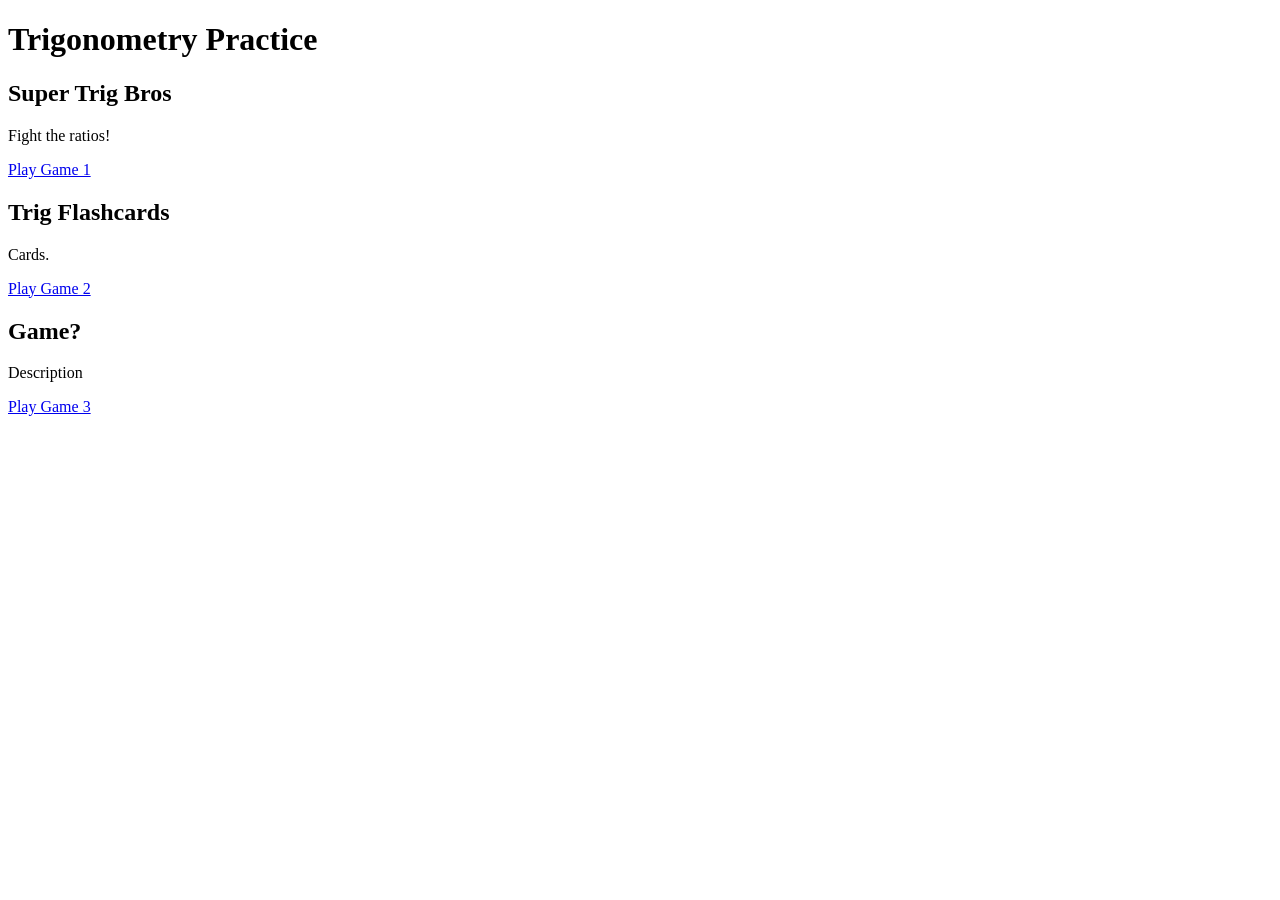
==== index.html @ c48e9b9e "Create index.html" ====
<!DOCTYPE html>
<html lang="en">
<head>
    <meta charset="UTF-8">
    <meta name="viewport" content="width=device-width, initial-scale=1.0">
    <title>Trigonometry Practice on Mathspace</title>
    <link rel="stylesheet" href="css/style.css">
</head>
<body>
    <div class="container">
        <h1>Trigonometry Practice</h1>
        <div class="games-grid">
            <div class="game-card">
                <h2>Super Trig Bros</h2>
                <p>Fight the ratios!</p>
                <a href="games/game1.html" class="play-btn">Play Game 1</a>
            </div>
            <div class="game-card">
                <h2>Trig Flashcards</h2>
                <p>Cards.</p>
                <a href="games/game2.html" class="play-btn">Play Game 2</a>
            </div>
            <div class="game-card">
                <h2>Game?</h2>
                <p>Description</p>
                <a href="games/game3.html" class="play-btn">Play Game 3</a>
            </div>
        </div>
    </div>
</body>
</html>
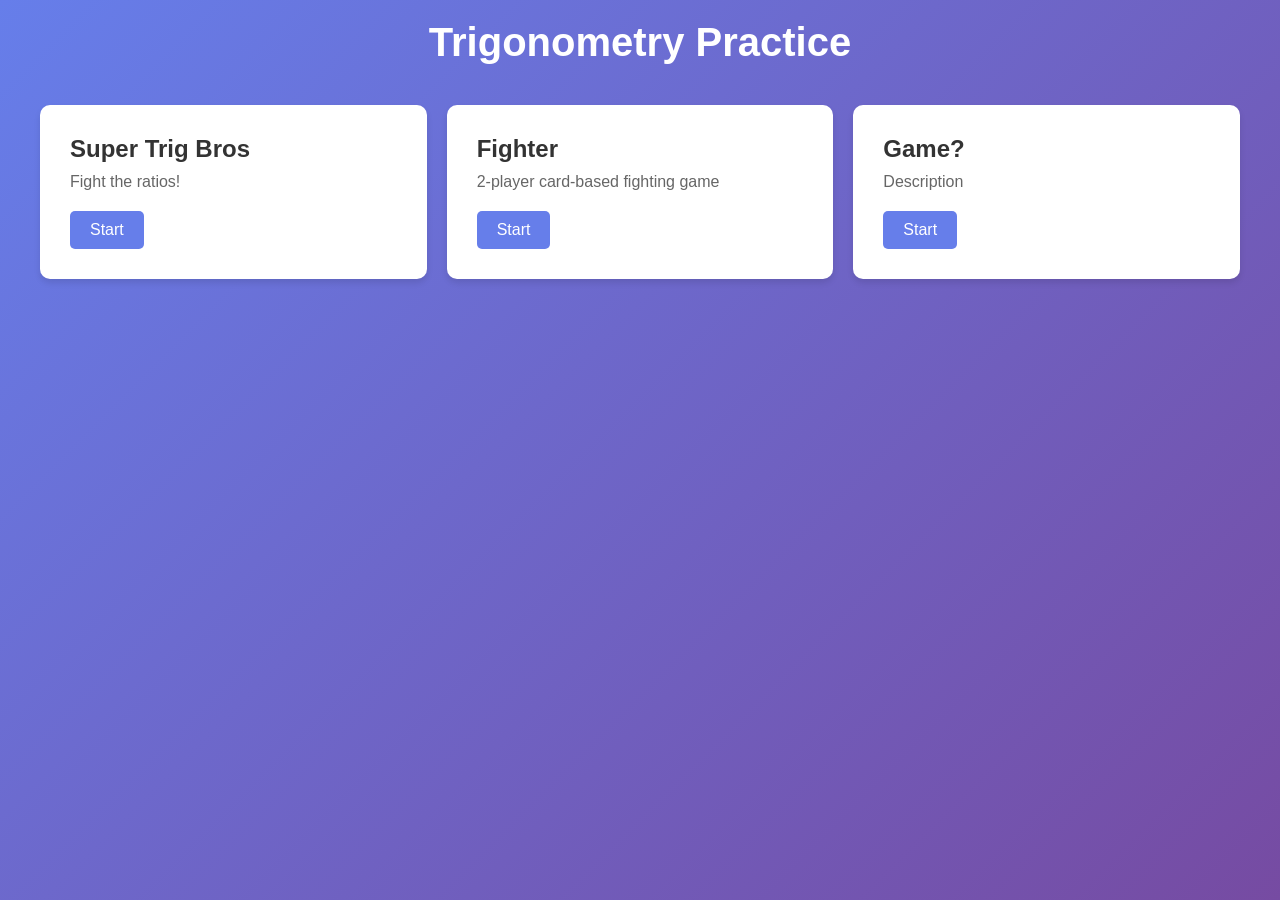
==== commit 0a5e4498: "Update game links and titles in index.html" ====
--- a/index.html
+++ b/index.html
@@ -13,17 +13,17 @@
             <div class="game-card">
                 <h2>Super Trig Bros</h2>
                 <p>Fight the ratios!</p>
-                <a href="games/game1.html" class="play-btn">Play Game 1</a>
+                <a href="trig/game1.html" class="play-btn">Start</a>
             </div>
-            <div class="game-card">
-                <h2>Trig Flashcards</h2>
-                <p>Cards.</p>
-                <a href="games/game2.html" class="play-btn">Play Game 2</a>
+        <div class="game-card">
+                <h2>Fighter</h2>
+                <p>2-player card-based fighting game</p>
+                <a href="trig/cSquared.html" class="play-btn">Start</a>
             </div>
-            <div class="game-card">
+        <div class="game-card">
                 <h2>Game?</h2>
                 <p>Description</p>
-                <a href="games/game3.html" class="play-btn">Play Game 3</a>
+                <a href="games/game3.html" class="play-btn">Start</a>
             </div>
         </div>
     </div>
--- a/css/style.css
+++ b/css/style.css
@@ -0,0 +1,67 @@
+* {
+    margin: 0;
+    padding: 0;
+    box-sizing: border-box;
+}
+
+body {
+    font-family: Arial, sans-serif;
+    background: linear-gradient(135deg, #667eea 0%, #764ba2 100%);
+    min-height: 100vh;
+    padding: 20px;
+}
+
+.container {
+    max-width: 1200px;
+    margin: 0 auto;
+}
+
+h1 {
+    text-align: center;
+    color: white;
+    margin-bottom: 40px;
+    font-size: 2.5em;
+}
+
+.games-grid {
+    display: grid;
+    grid-template-columns: repeat(auto-fit, minmax(300px, 1fr));
+    gap: 20px;
+}
+
+.game-card {
+    background: white;
+    border-radius: 10px;
+    padding: 30px;
+    box-shadow: 0 4px 6px rgba(0, 0, 0, 0.1);
+    transition: transform 0.3s ease, box-shadow 0.3s ease;
+}
+
+.game-card:hover {
+    transform: translateY(-5px);
+    box-shadow: 0 8px 12px rgba(0, 0, 0, 0.2);
+}
+
+.game-card h2 {
+    color: #333;
+    margin-bottom: 10px;
+}
+
+.game-card p {
+    color: #666;
+    margin-bottom: 20px;
+}
+
+.play-btn {
+    display: inline-block;
+    background: #667eea;
+    color: white;
+    padding: 10px 20px;
+    border-radius: 5px;
+    text-decoration: none;
+    transition: background 0.3s ease;
+}
+
+.play-btn:hover {
+    background: #764ba2;
+}
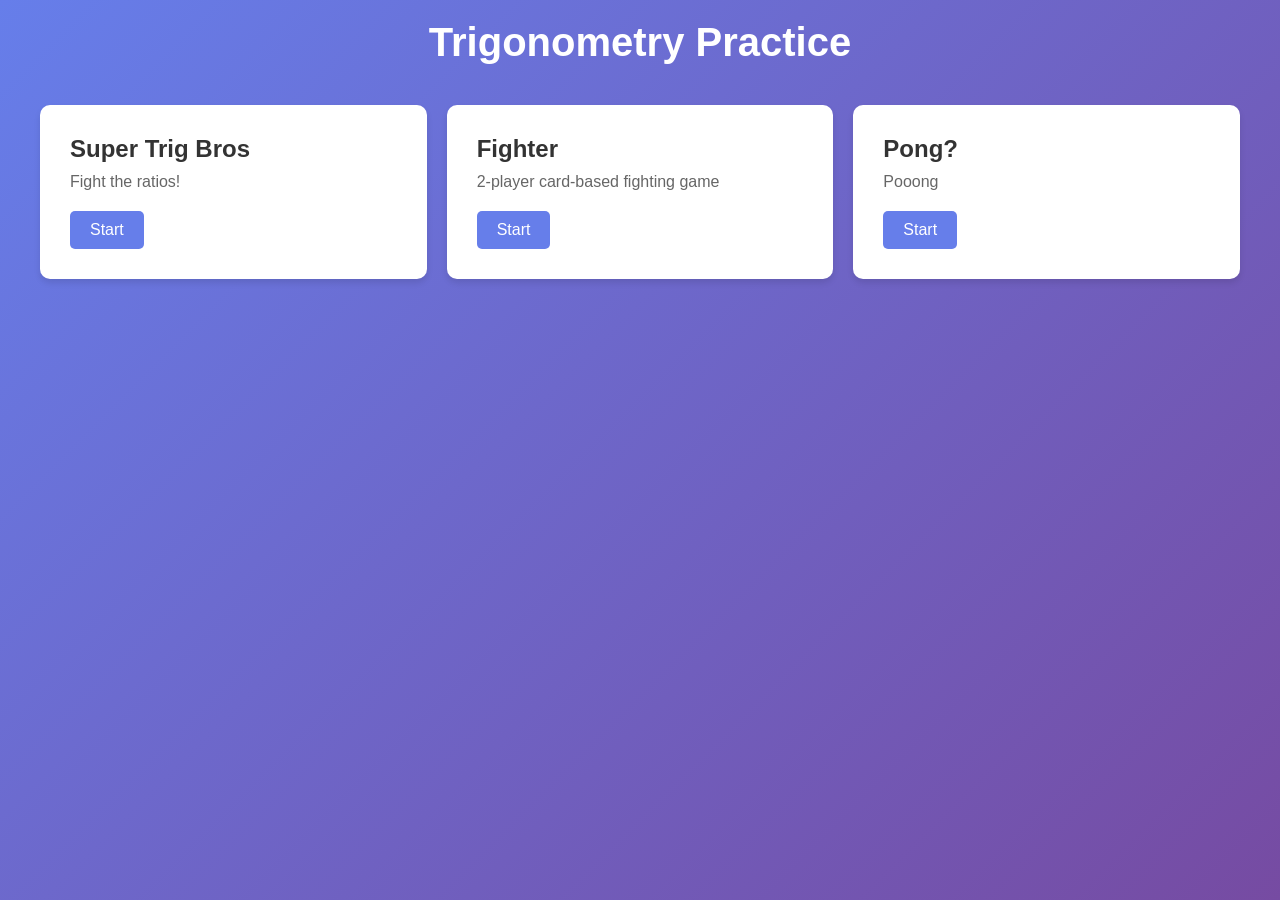
==== commit 90bbd076: "Update index.html" ====
--- a/index.html
+++ b/index.html
@@ -21,9 +21,9 @@
                 <a href="trig/cSquared.html" class="play-btn">Start</a>
             </div>
         <div class="game-card">
-                <h2>Game?</h2>
-                <p>Description</p>
-                <a href="games/game3.html" class="play-btn">Start</a>
+                <h2>Pong?</h2>
+                <p>Pooong</p>
+                <a href="trig/pong.html" class="play-btn">Start</a>
             </div>
         </div>
     </div>
